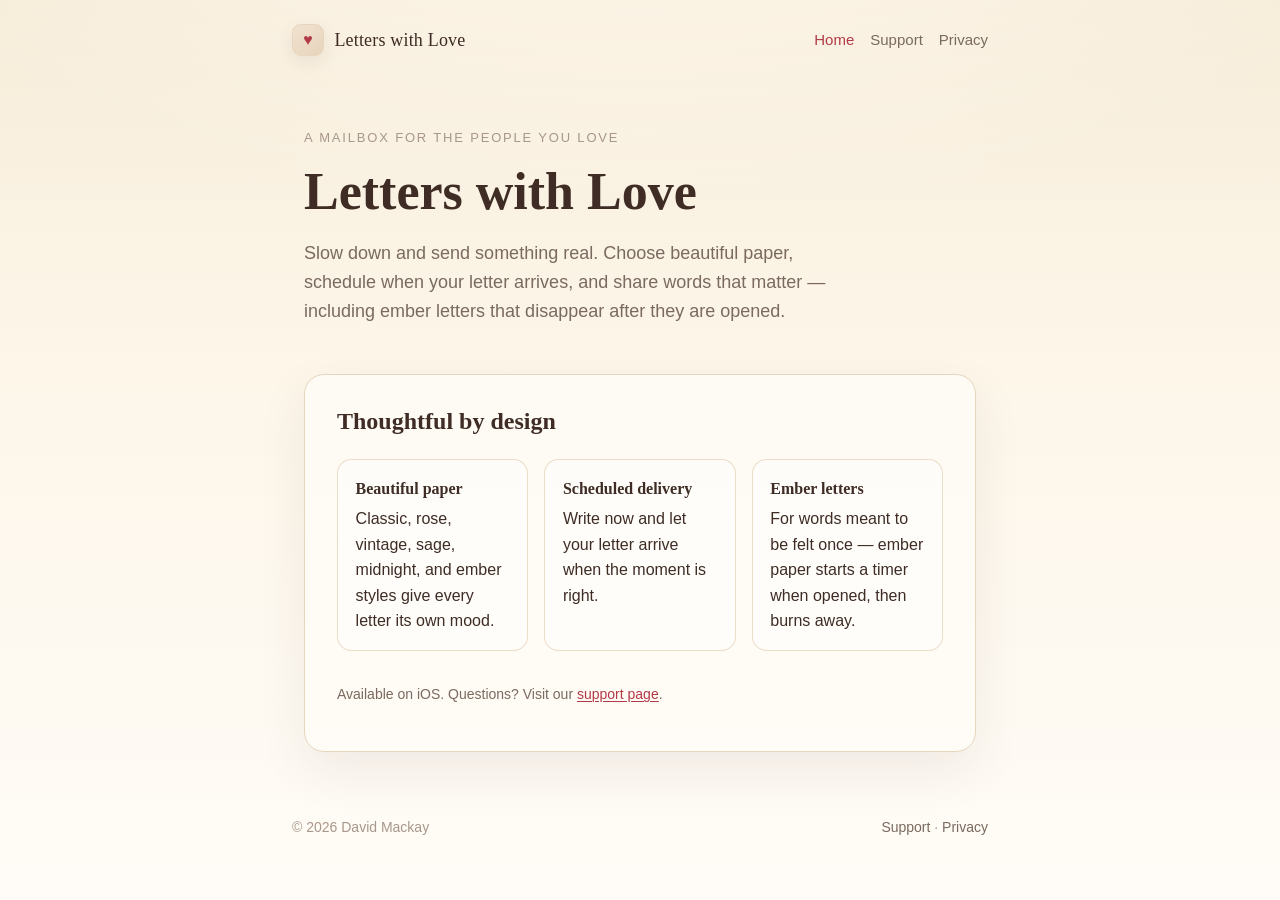
==== index.html @ 6fa015e8 "Add static site for App Store legal and marketing pages. Home, support, and privacy pages styled to " ====
<!DOCTYPE html>
<html lang="en">
  <head>
    <meta charset="utf-8" />
    <meta name="viewport" content="width=device-width, initial-scale=1" />
    <title>Letters with Love</title>
    <meta
      name="description"
      content="Write thoughtful letters to the people you care about — delivered on your schedule, with beautiful paper styles and ember letters that vanish after reading."
    />
    <link rel="stylesheet" href="/styles.css" />
  </head>
  <body>
    <header class="site-header">
      <a class="brand" href="/">
        <span class="brand-mark" aria-hidden="true">♥</span>
        <span>Letters with Love</span>
      </a>
      <nav class="site-nav" aria-label="Site">
        <a href="/" aria-current="page">Home</a>
        <a href="/support">Support</a>
        <a href="/privacy">Privacy</a>
      </nav>
    </header>

    <main>
      <section class="hero">
        <p class="eyebrow">A mailbox for the people you love</p>
        <h1>Letters with Love</h1>
        <p class="lead">
          Slow down and send something real. Choose beautiful paper, schedule when your
          letter arrives, and share words that matter — including ember letters that
          disappear after they are opened.
        </p>
      </section>

      <section class="card">
        <h2>Thoughtful by design</h2>
        <div class="feature-grid">
          <div class="feature">
            <strong>Beautiful paper</strong>
            Classic, rose, vintage, sage, midnight, and ember styles give every letter its
            own mood.
          </div>
          <div class="feature">
            <strong>Scheduled delivery</strong>
            Write now and let your letter arrive when the moment is right.
          </div>
          <div class="feature">
            <strong>Ember letters</strong>
            For words meant to be felt once — ember paper starts a timer when opened, then
            burns away.
          </div>
        </div>
        <p class="meta">
          Available on iOS. Questions? Visit our
          <a href="/support">support page</a>.
        </p>
      </section>
    </main>

    <footer class="site-footer">
      <span>© 2026 David Mackay</span>
      <span>
        <a href="/support">Support</a>
        ·
        <a href="/privacy">Privacy</a>
      </span>
    </footer>
  </body>
</html>
---- styles.css ----
:root {
  --parchment: #fffcf7;
  --paper: #fdf6e9;
  --cream: #f6ecd9;
  --ink: #3e2c25;
  --ink-soft: #7a6a5f;
  --ink-faint: #a8978b;
  --rose: #b23a48;
  --rose-deep: #8e2733;
  --gold: #c8a24b;
  --border: #e6d6bd;
  --shadow: rgba(62, 44, 37, 0.08);
  --max: 42rem;
  --font-serif: "Iowan Old Style", "Palatino Linotype", Palatino, "Book Antiqua", Georgia, serif;
  --font-sans: -apple-system, BlinkMacSystemFont, "Segoe UI", Roboto, Helvetica, Arial, sans-serif;
}

*,
*::before,
*::after {
  box-sizing: border-box;
}

html {
  scroll-behavior: smooth;
}

body {
  margin: 0;
  min-height: 100vh;
  color: var(--ink);
  background:
    radial-gradient(ellipse 120% 80% at 50% -20%, #fff8ee 0%, transparent 55%),
    linear-gradient(180deg, var(--cream) 0%, var(--paper) 40%, var(--parchment) 100%);
  font-family: var(--font-sans);
  line-height: 1.6;
}

a {
  color: var(--rose);
  text-decoration-thickness: 1px;
  text-underline-offset: 0.15em;
}

a:hover {
  color: var(--rose-deep);
}

.site-header {
  max-width: calc(var(--max) + 4rem);
  margin: 0 auto;
  padding: 1.5rem 1.25rem 0;
  display: flex;
  align-items: center;
  justify-content: space-between;
  gap: 1rem;
}

.brand {
  display: inline-flex;
  align-items: center;
  gap: 0.65rem;
  color: var(--ink);
  text-decoration: none;
  font-family: var(--font-serif);
  font-size: 1.125rem;
  letter-spacing: 0.01em;
}

.brand-mark {
  width: 2rem;
  height: 2rem;
  border-radius: 0.55rem;
  background: linear-gradient(145deg, #f0e2d0, #e8d4bc);
  border: 1px solid var(--border);
  box-shadow: 0 6px 18px var(--shadow);
  display: grid;
  place-items: center;
  color: var(--rose);
  font-size: 1rem;
}

.site-nav {
  display: flex;
  flex-wrap: wrap;
  gap: 0.35rem 1rem;
  font-size: 0.9375rem;
}

.site-nav a {
  color: var(--ink-soft);
  text-decoration: none;
}

.site-nav a:hover,
.site-nav a[aria-current="page"] {
  color: var(--rose);
}

main {
  max-width: calc(var(--max) + 4rem);
  margin: 0 auto;
  padding: 2rem 1.25rem 4rem;
}

.hero {
  max-width: var(--max);
  margin: 0 auto;
  padding: 2.5rem 0 1rem;
}

.eyebrow {
  margin: 0 0 0.75rem;
  font-size: 0.8125rem;
  letter-spacing: 0.14em;
  text-transform: uppercase;
  color: var(--ink-faint);
}

h1,
h2,
h3 {
  font-family: var(--font-serif);
  font-weight: 600;
  line-height: 1.2;
  color: var(--ink);
}

h1 {
  margin: 0 0 1rem;
  font-size: clamp(2.25rem, 6vw, 3.25rem);
}

.lead {
  margin: 0;
  max-width: 34rem;
  font-size: 1.125rem;
  color: var(--ink-soft);
}

.card {
  max-width: var(--max);
  margin: 2rem auto 0;
  padding: 2rem;
  background: rgba(255, 252, 247, 0.82);
  border: 1px solid var(--border);
  border-radius: 1.25rem;
  box-shadow: 0 18px 50px var(--shadow);
}

.card h2 {
  margin-top: 0;
  font-size: 1.5rem;
}

.card p,
.card li {
  color: var(--ink-soft);
}

.card ul {
  padding-left: 1.2rem;
}

.feature-grid {
  display: grid;
  gap: 1rem;
  margin-top: 1.5rem;
}

.feature {
  padding: 1rem 1.1rem;
  border-radius: 0.9rem;
  background: rgba(255, 255, 255, 0.45);
  border: 1px solid rgba(230, 214, 189, 0.8);
}

.feature strong {
  display: block;
  margin-bottom: 0.25rem;
  color: var(--ink);
  font-family: var(--font-serif);
}

.meta {
  margin-top: 2rem;
  font-size: 0.875rem;
  color: var(--ink-faint);
}

.site-footer {
  max-width: calc(var(--max) + 4rem);
  margin: 0 auto;
  padding: 0 1.25rem 2.5rem;
  display: flex;
  flex-wrap: wrap;
  gap: 0.75rem 1.5rem;
  justify-content: space-between;
  font-size: 0.875rem;
  color: var(--ink-faint);
}

.site-footer a {
  color: var(--ink-soft);
  text-decoration: none;
}

.site-footer a:hover {
  color: var(--rose);
}

.prose h2 {
  margin-top: 2rem;
  font-size: 1.25rem;
}

.prose h2:first-child {
  margin-top: 0;
}

.prose p,
.prose li {
  color: var(--ink-soft);
}

.contact-link {
  display: inline-flex;
  align-items: center;
  gap: 0.35rem;
  margin-top: 0.5rem;
  font-size: 1.05rem;
  font-weight: 500;
}

@media (min-width: 720px) {
  .feature-grid {
    grid-template-columns: repeat(3, minmax(0, 1fr));
  }
}
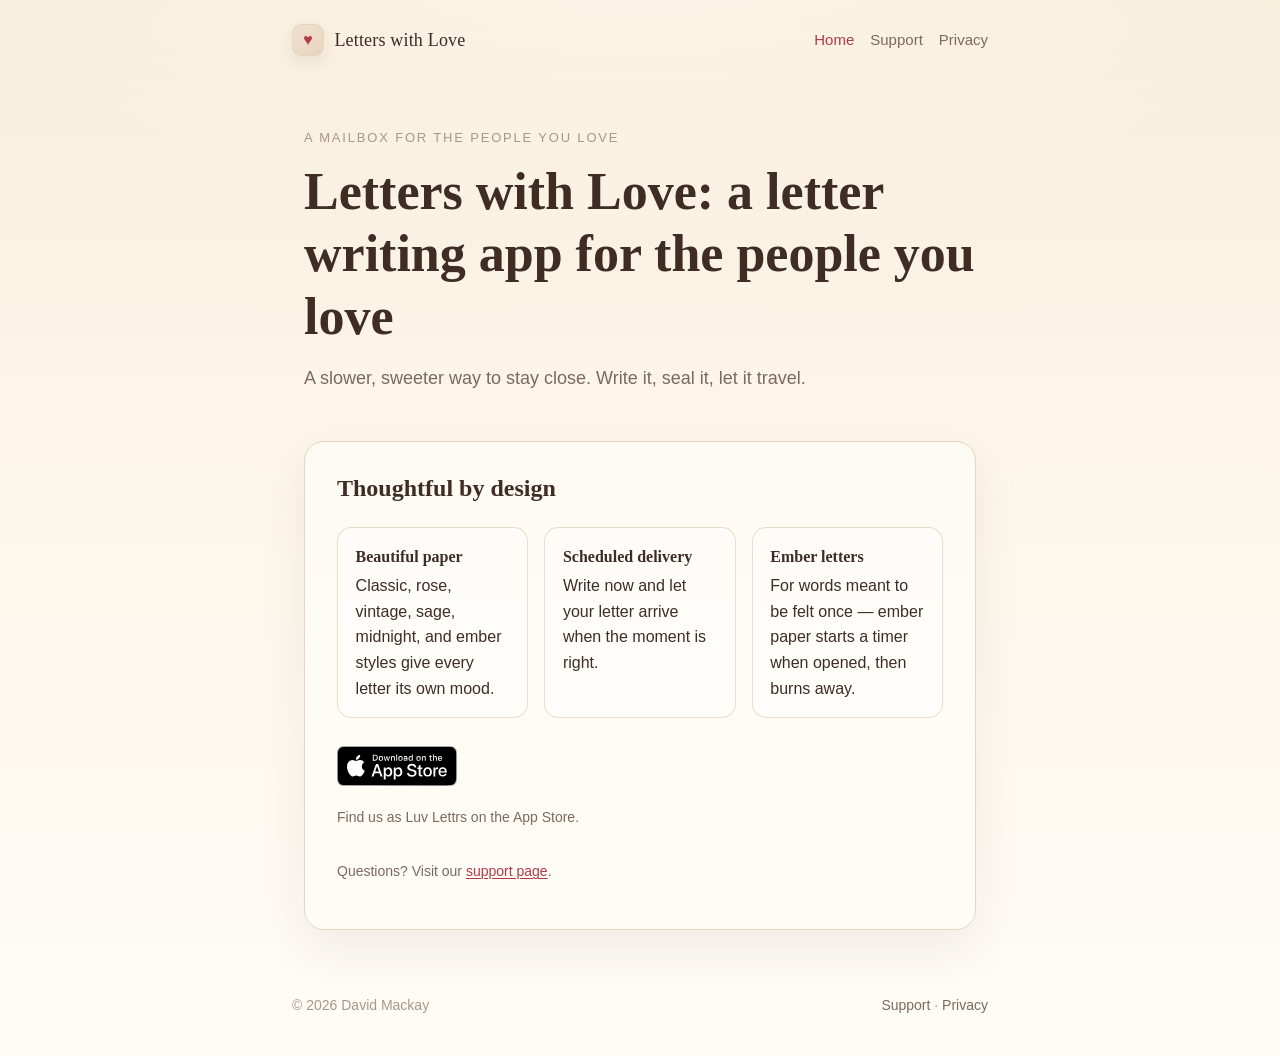
==== commit 4c792c3b: "Add the App Store badge, titles, and sitemap. Link the homepage to the Luv Lettrs listing with Apple" ====
--- a/index.html
+++ b/index.html
@@ -3,11 +3,13 @@
   <head>
     <meta charset="utf-8" />
     <meta name="viewport" content="width=device-width, initial-scale=1" />
-    <title>Letters with Love</title>
+    <meta name="apple-itunes-app" content="app-id=6779045724" />
+    <title>Letters with Love: a letter writing app for the people you love</title>
     <meta
       name="description"
-      content="Write thoughtful letters to the people you care about — delivered on your schedule, with beautiful paper styles and ember letters that vanish after reading."
+      content="A slower, sweeter way to stay close. Write it, seal it, let it travel."
     />
+    <link rel="canonical" href="https://letters-with-love-web.vercel.app/" />
     <link rel="stylesheet" href="/styles.css" />
   </head>
   <body>
@@ -26,11 +28,9 @@
     <main>
       <section class="hero">
         <p class="eyebrow">A mailbox for the people you love</p>
-        <h1>Letters with Love</h1>
+        <h1>Letters with Love: a letter writing app for the people you love</h1>
         <p class="lead">
-          Slow down and send something real. Choose beautiful paper, schedule when your
-          letter arrives, and share words that matter — including ember letters that
-          disappear after they are opened.
+          A slower, sweeter way to stay close. Write it, seal it, let it travel.
         </p>
       </section>
 
@@ -52,8 +52,22 @@
             burns away.
           </div>
         </div>
+        <div class="store">
+          <a
+            class="store-badge"
+            href="https://apps.apple.com/us/app/luv-lettrs/id6779045724"
+          >
+            <img
+              src="/images/download-on-the-app-store.svg"
+              alt="Download on the App Store"
+              width="119.66407"
+              height="40"
+            />
+          </a>
+          <p class="store-note">Find us as Luv Lettrs on the App Store.</p>
+        </div>
         <p class="meta">
-          Available on iOS. Questions? Visit our
+          Questions? Visit our
           <a href="/support">support page</a>.
         </p>
       </section>
--- a/styles.css
+++ b/styles.css
@@ -188,6 +188,33 @@
   color: var(--ink-faint);
 }
 
+.store {
+  margin-top: 1.75rem;
+}
+
+.store-badge {
+  display: inline-block;
+  line-height: 0;
+}
+
+.store-badge img {
+  display: block;
+  height: 40px;
+  width: auto;
+}
+
+.store-badge:focus-visible {
+  outline: 2px solid var(--rose);
+  outline-offset: 4px;
+}
+
+.store-note {
+  margin: 0.75rem 0 0;
+  max-width: 34rem;
+  font-size: 0.875rem;
+  color: var(--ink-soft);
+}
+
 .site-footer {
   max-width: calc(var(--max) + 4rem);
   margin: 0 auto;
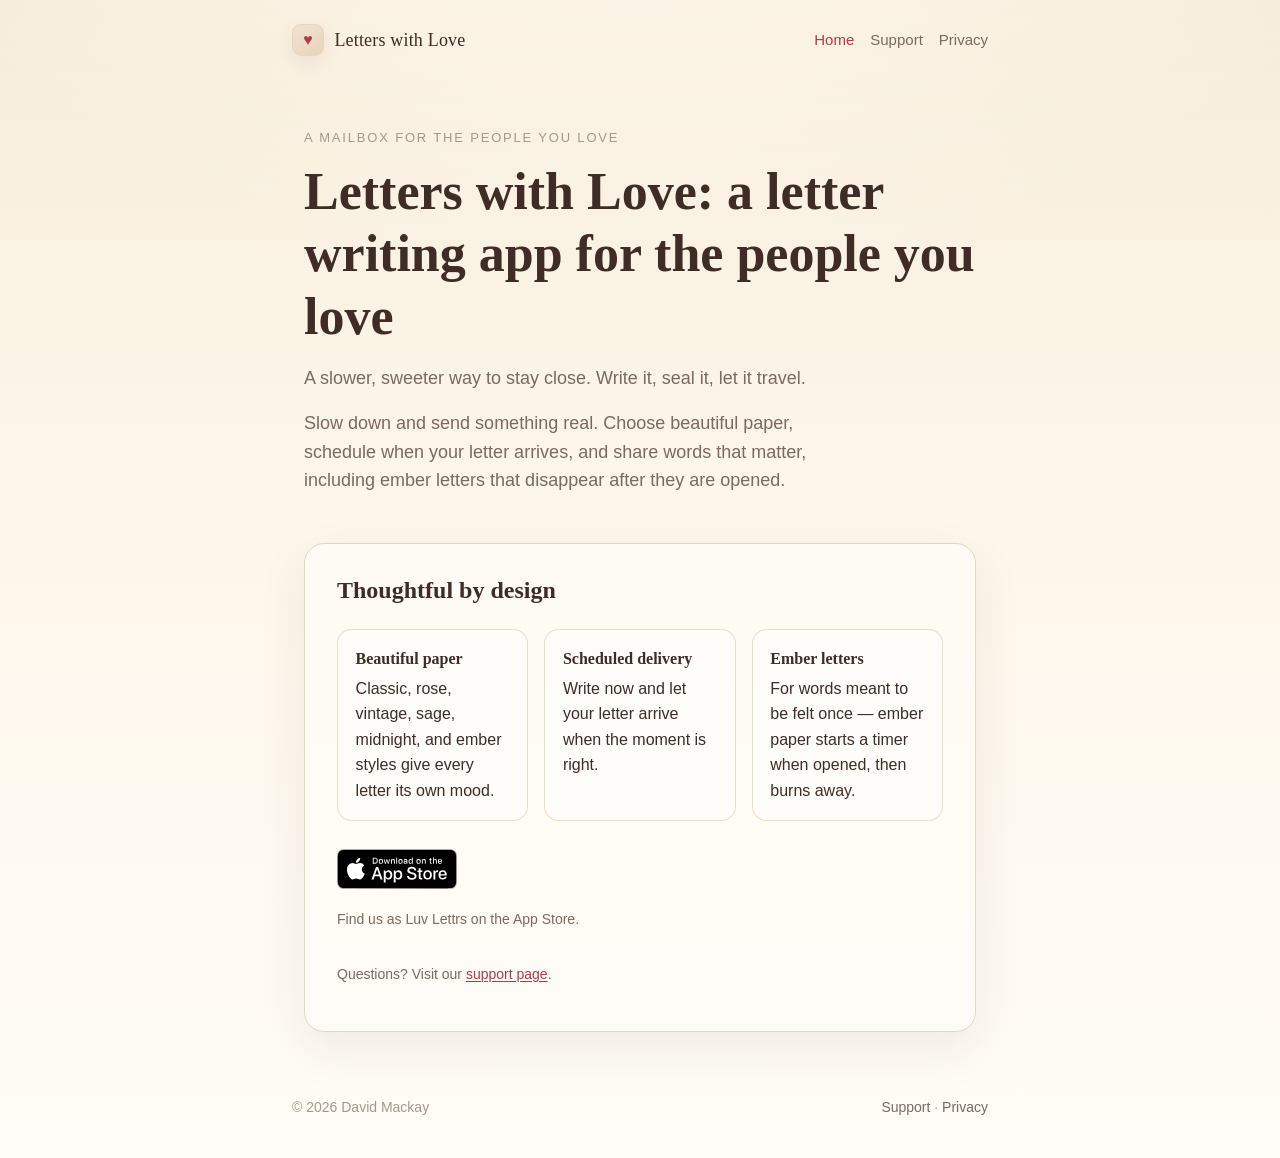
==== commit 66c5d6a6: "Restore the homepage feature paragraph and meta description. Put the earlier hero copy back under th" ====
--- a/index.html
+++ b/index.html
@@ -7,7 +7,7 @@
     <title>Letters with Love: a letter writing app for the people you love</title>
     <meta
       name="description"
-      content="A slower, sweeter way to stay close. Write it, seal it, let it travel."
+      content="Letters with Love is a letter writing app for the people you love. Choose beautiful paper, seal it with wax, schedule when it arrives, and send ember letters that burn away after reading."
     />
     <link rel="canonical" href="https://letters-with-love-web.vercel.app/" />
     <link rel="stylesheet" href="/styles.css" />
@@ -31,6 +31,11 @@
         <h1>Letters with Love: a letter writing app for the people you love</h1>
         <p class="lead">
           A slower, sweeter way to stay close. Write it, seal it, let it travel.
+        </p>
+        <p class="lead">
+          Slow down and send something real. Choose beautiful paper, schedule when your
+          letter arrives, and share words that matter, including ember letters that
+          disappear after they are opened.
         </p>
       </section>
 
--- a/styles.css
+++ b/styles.css
@@ -138,6 +138,10 @@
   color: var(--ink-soft);
 }
 
+.lead + .lead {
+  margin-top: 1rem;
+}
+
 .card {
   max-width: var(--max);
   margin: 2rem auto 0;
